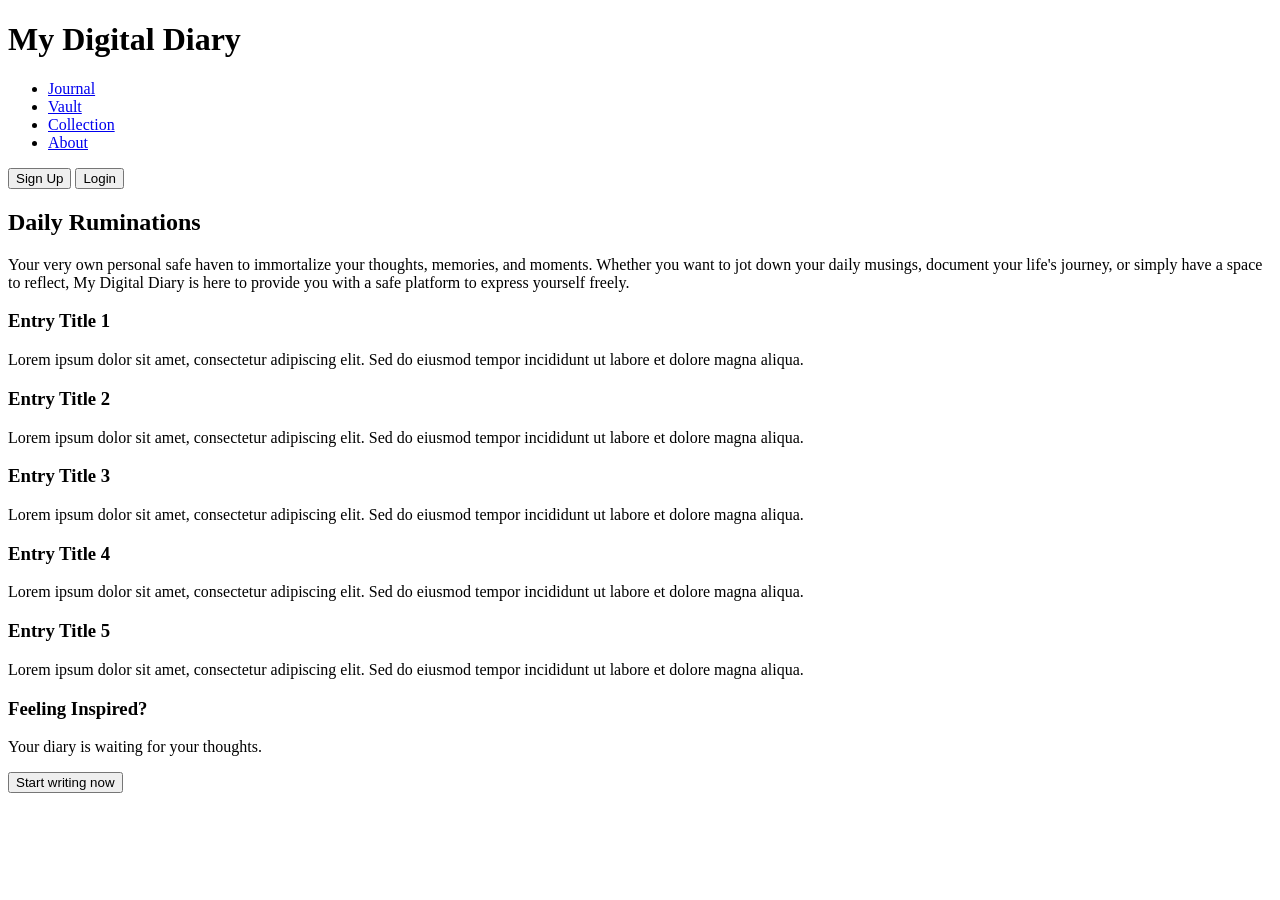
==== index.html @ 805df8d6 "Add files via upload" ====
<!DOCTYPE html>
<html lang="en">    
<head>
    <meta charset="UTF-8">
    <meta name="viewport" content="width=device-width, initial-scale=1.0">
    <title>My Digital Diary</title>
    <link rel="stylesheet" href="style.css">
</head>
<body>
<!-- Main container for the entire page -->
    <div class="container">
<!-- Header section with navigation and buttons -->
    <header class="nav">

        <h1>My Digital Diary</h1>
        <nav>
            <ul>
                <li><a href="index.html">Journal</a></li>
                <li><a href="vault.html">Vault</a></li>
                <li><a href="collections.html">Collection</a></li>
                <li><a href="about.html">About</a></li>
            </ul>
        </nav>

        <button class="newEntry-btn">Sign Up</button>
        <button class="login-btn">Login</button>
    </header>

    <div class="main-content"> 
    <section class="welcome-section">
        <h2>Daily Ruminations</h2>
        <p>Your very own personal safe haven to immortalize your thoughts, memories, and moments.
            Whether you want to jot down your daily musings, document your life's journey, or simply have a space to reflect, My Digital Diary is here to provide you with a safe platform to express yourself freely. 
        </p>
    </section>

    
        <section class="subcontainer">
            <div class="entry-grid">
                <div class="entry">
                    <h3>Entry Title 1</h3>
                    <p>Lorem ipsum dolor sit amet, consectetur adipiscing elit. Sed do eiusmod tempor incididunt ut labore et dolore magna aliqua.</p>
                </div>
                <div class="entry">
                    <h3>Entry Title 2</h3>
                    <p>Lorem ipsum dolor sit amet, consectetur adipiscing elit. Sed do eiusmod tempor incididunt ut labore et dolore magna aliqua.</p>
                </div>
                <div class="entry">
                    <h3>Entry Title 3</h3>
                    <p>Lorem ipsum dolor sit amet, consectetur adipiscing elit. Sed do eiusmod tempor incididunt ut labore et dolore magna aliqua.</p>
                </div>
                 <div class="entry">
                    <h3>Entry Title 4</h3>
                    <p>Lorem ipsum dolor sit amet, consectetur adipiscing elit. Sed do eiusmod tempor incididunt ut labore et dolore magna aliqua.</p>
                </div>
                 <div class="entry">
                    <h3>Entry Title 5</h3>
                    <p>Lorem ipsum dolor sit amet, consectetur adipiscing elit. Sed do eiusmod tempor incididunt ut labore et dolore magna aliqua.</p>
                </div>
            </div>
        </section>

        <section class="cta-box">
            <h3>Feeling Inspired?</h3>
            <p>Your diary is waiting for your thoughts.</p>
            <button class="newEntry-btn">Start writing now</button>
        </section>
    </div> 

    </div> 
       
</body> 
</html>
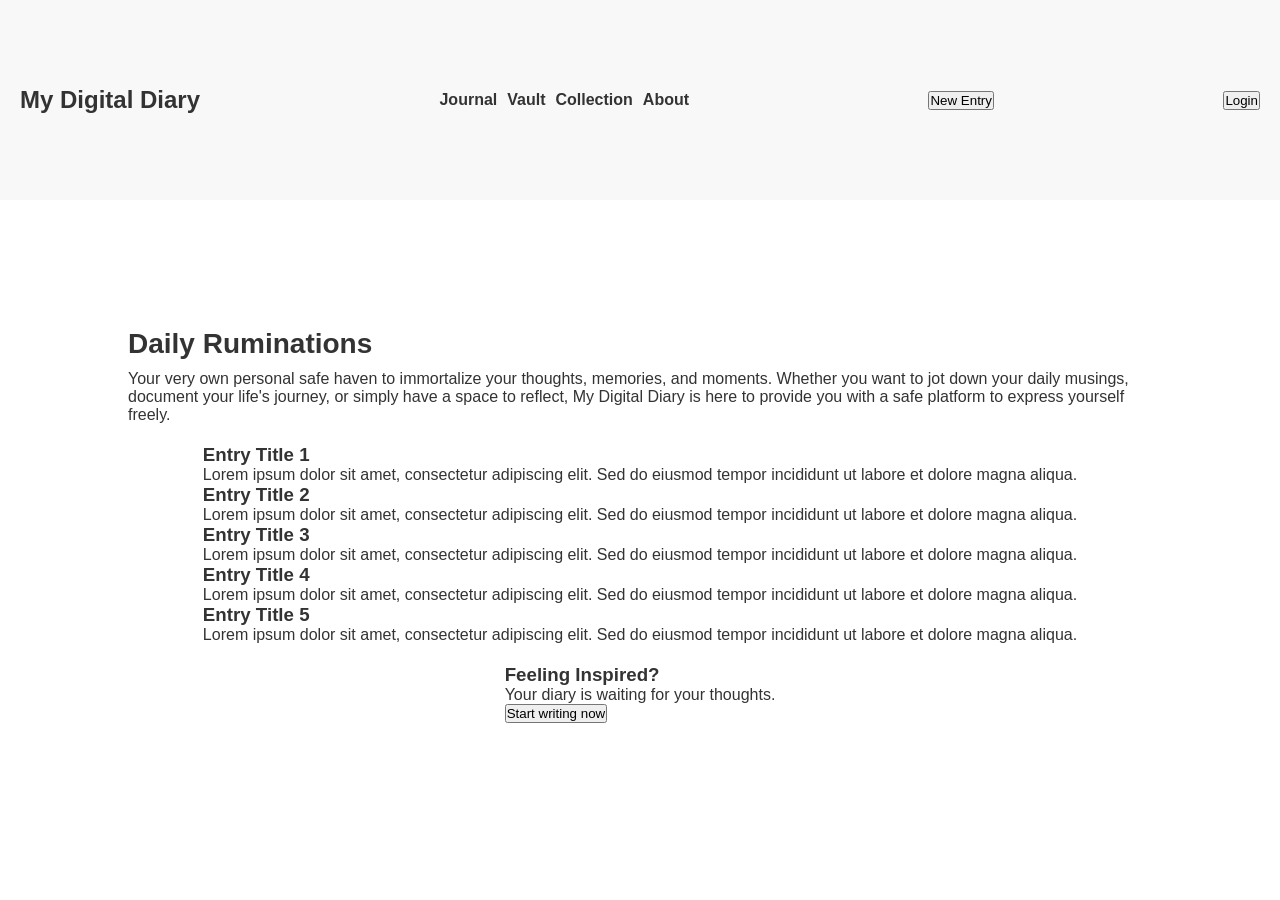
==== commit e2ebc1c9: "Add files via upload" ====
--- a/index.html
+++ b/index.html
@@ -15,14 +15,14 @@
         <h1>My Digital Diary</h1>
         <nav>
             <ul>
-                <li><a href="index.html">Journal</a></li>
-                <li><a href="vault.html">Vault</a></li>
-                <li><a href="collections.html">Collection</a></li>
-                <li><a href="about.html">About</a></li>
+                <li><a class="nav-link" href="index.html">Journal</a></li>
+                <li><a class="nav-link" href="vault.html">Vault</a></li>
+                <li><a class="nav-link" href="collections.html">Collection</a></li>
+                <li><a class="nav-link" href="about.html">About</a></li>
             </ul>
         </nav>
 
-        <button class="newEntry-btn">Sign Up</button>
+        <button class="newEntry-btn">New Entry</button>
         <button class="login-btn">Login</button>
     </header>
 
--- a/style.css
+++ b/style.css
@@ -0,0 +1,88 @@
+/* Reset */ 
+* {
+    margin: 0;
+    padding: 0;
+    box-sizing: border-box;
+} 
+
+body {
+    font-family: 'Arial', sans-serif;
+    background-color: #fff;
+    color: #333;
+}
+
+header {
+    background-color: #f8f8f8;
+    padding: 20px;
+    display: flex;
+    justify-content: space-between;
+    align-items: center;
+}
+
+header h1 {
+    font-size: 24px;
+    color: #333;
+}
+
+.main-content {
+    display: grid;
+    grid-template-columns: 200px 1fr 200px; /* 3-column layout */
+    gap: 20px;
+    padding: 20px;
+
+
+
+    padding: 10%;
+    display: flex;
+    flex-direction: column;
+    align-items: center;
+}
+
+.welcome-section h2 {
+    font-size: 28px;
+    margin-bottom: 10px;
+}
+
+.container {
+    display: grid;
+    grid-template-rows: 200px 1fr;
+}
+
+/* Styles for the entire navigation bar */
+nav {
+    background-color: #f8f8f8;
+    padding: 10px;
+}
+ 
+/* Targets the unordered list within the navigation */
+nav ul {
+    list-style: none;
+    display: flex;
+    gap: 10px;
+}
+/* Styles for the links within the navigation */
+nav a {
+    text-decoration: none;
+    color: #333;
+    font-weight: bold;
+    position: relative;
+    display: inline-block; 
+}
+
+nav a::after {
+    content: '';
+    position: absolute;
+    width: 0;
+    height: 2px;
+    display: block;
+    margin-top: 5px;
+    left: 0;
+    bottom: -5px; /* Position the underline just below the text */
+    background: #333; /* Underline color */
+    transition: width 0.3s ease-in-out; /* Smooth transition for the underline effect */
+}
+
+nav a:hover::after {
+    width: 100%;
+    
+}
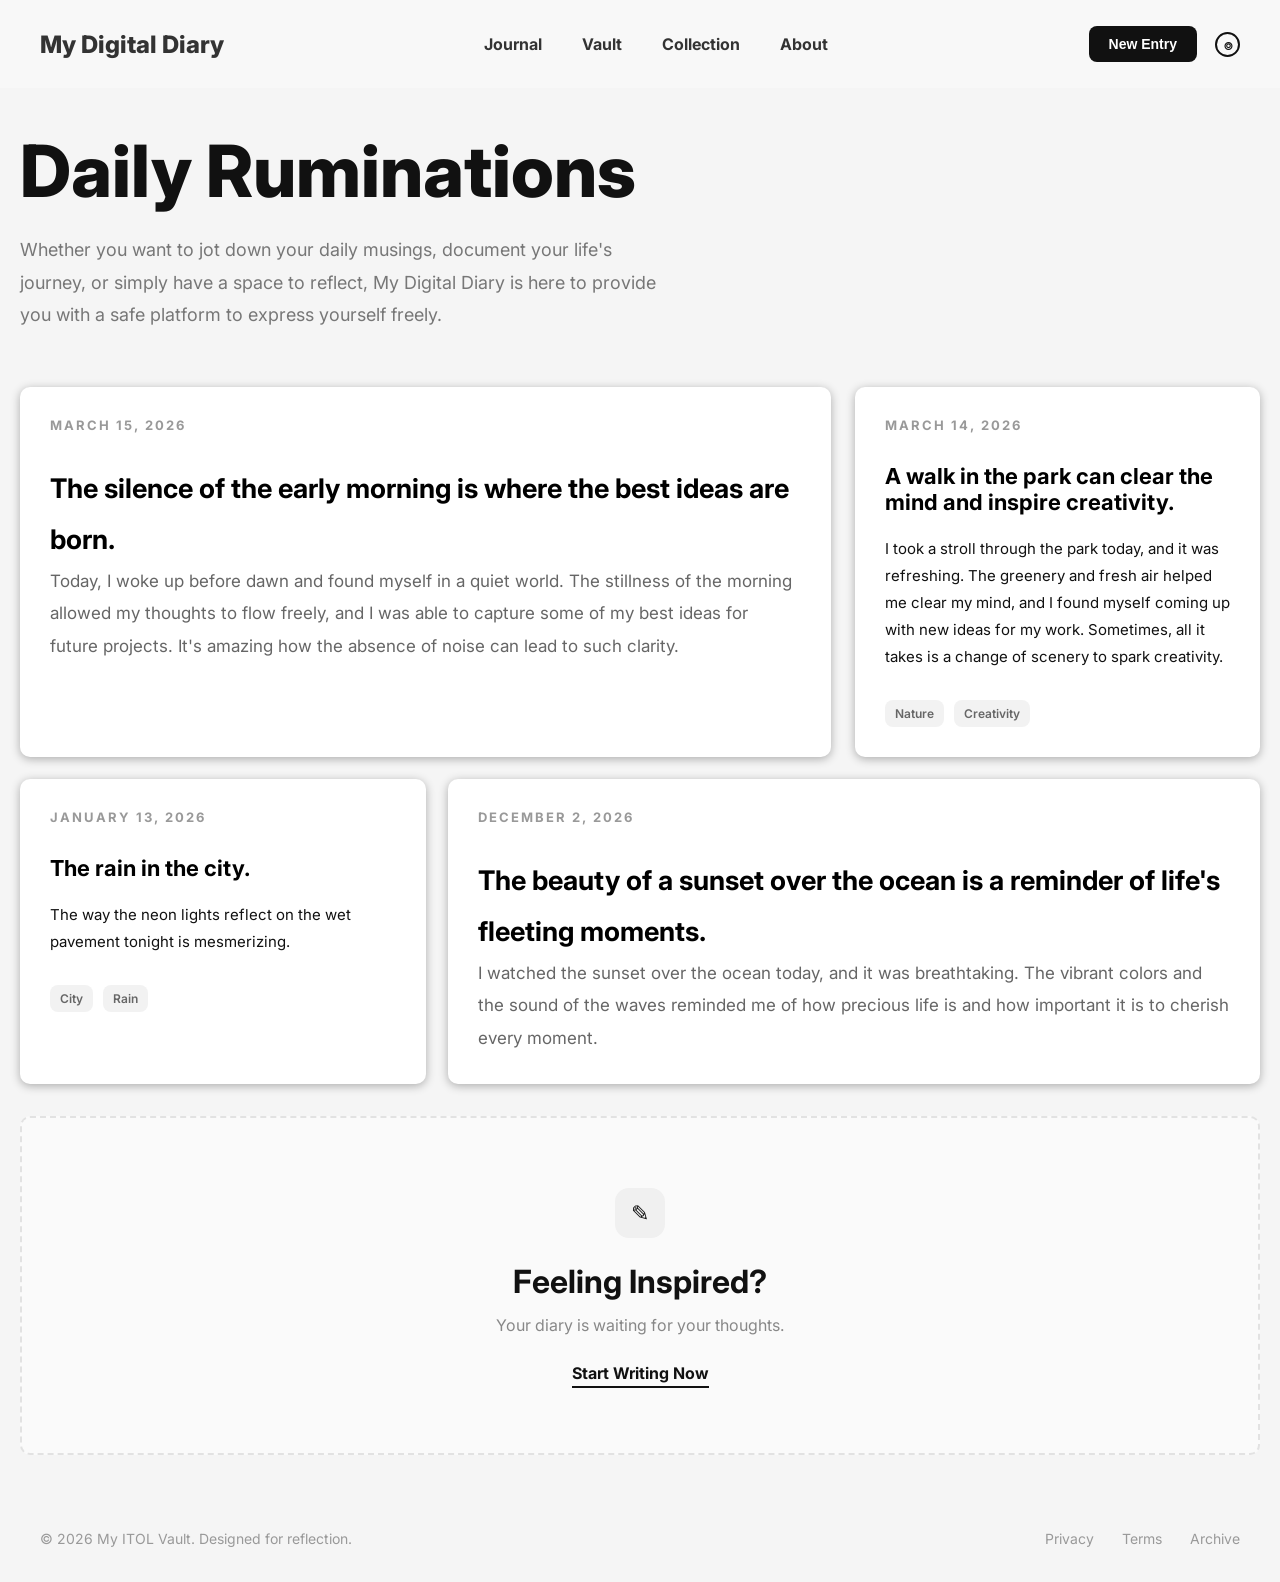
==== commit e9f18e63: "Developments Created the second page for the vault and finished the styling for both pages." ====
--- a/index.html
+++ b/index.html
@@ -5,15 +5,23 @@
     <meta name="viewport" content="width=device-width, initial-scale=1.0">
     <title>My Digital Diary</title>
     <link rel="stylesheet" href="style.css">
+
+    <link rel="preconnect" href="https://fonts.googleapis.com">
+    <link rel="preconnect" href="https://fonts.gstatic.com" crossorigin>
+
+    <link href="https://fonts.googleapis.com/css2?family=Inter:wght@300;400;500;600;700;800&display=swap" rel="stylesheet">
+
 </head>
 <body>
-<!-- Main container for the entire page -->
-    <div class="container">
 <!-- Header section with navigation and buttons -->
     <header class="nav">
 
-        <h1>My Digital Diary</h1>
-        <nav>
+
+        <div class="logo">
+            <h1>My Digital Diary</h1>
+        </div>
+    
+        <nav class="navbar">
             <ul>
                 <li><a class="nav-link" href="index.html">Journal</a></li>
                 <li><a class="nav-link" href="vault.html">Vault</a></li>
@@ -22,52 +30,135 @@
             </ul>
         </nav>
 
-        <button class="newEntry-btn">New Entry</button>
-        <button class="login-btn">Login</button>
+        <div class="right-nav">
+        <button class="new-entry-btn">New Entry</button>
+        <div class="login-btn">⌾</div>
+        </div>
     </header>
 
-    <div class="main-content"> 
-    <section class="welcome-section">
-        <h2>Daily Ruminations</h2>
-        <p>Your very own personal safe haven to immortalize your thoughts, memories, and moments.
-            Whether you want to jot down your daily musings, document your life's journey, or simply have a space to reflect, My Digital Diary is here to provide you with a safe platform to express yourself freely. 
-        </p>
-    </section>
+<!-- Main container for the entire page -->
 
-    
-        <section class="subcontainer">
-            <div class="entry-grid">
-                <div class="entry">
-                    <h3>Entry Title 1</h3>
-                    <p>Lorem ipsum dolor sit amet, consectetur adipiscing elit. Sed do eiusmod tempor incididunt ut labore et dolore magna aliqua.</p>
+    <main>
+
+        <section class="hero">
+            <h2>Daily Ruminations</h2>
+            <p>
+                Whether you want to jot down your daily musings, document your life's journey, or simply have a space to reflect, My Digital Diary 
+                is here to provide you with a safe platform to express yourself freely. 
+            </p>
+        </section>
+
+<!-- Entry grid for displaying diary entries -->
+        <!-- Top entry grid -->
+        <section class="top-entries">
+        <!-- Large entry card -->
+            <div class="entry">
+                <div class="date">
+                   March 15, 2026
                 </div>
-                <div class="entry">
-                    <h3>Entry Title 2</h3>
-                    <p>Lorem ipsum dolor sit amet, consectetur adipiscing elit. Sed do eiusmod tempor incididunt ut labore et dolore magna aliqua.</p>
+
+                <h3>
+                   The silence of the early morning is where the best ideas are born.
+                </h3>
+
+                <p>
+                   Today, I woke up before dawn and found myself in a quiet world. The stillness of the morning allowed my thoughts 
+                   to flow freely, and I was able to capture some of my best ideas for future projects. It's amazing how the absence
+                    of noise can lead to such clarity.
+                </p>
+            </div>
+        <!-- Small entry card -->
+            <div class="small-entry">
+
+                <div class="date">
+                    March 14, 2026
                 </div>
-                <div class="entry">
-                    <h3>Entry Title 3</h3>
-                    <p>Lorem ipsum dolor sit amet, consectetur adipiscing elit. Sed do eiusmod tempor incididunt ut labore et dolore magna aliqua.</p>
+
+                <h3>
+                    A walk in the park can clear the mind and inspire creativity.
+                </h3>   
+
+                <p>
+                    I took a stroll through the park today, and it was refreshing. The greenery and fresh air helped me clear my mind, 
+                    and I found myself coming up with new ideas for my work. Sometimes, all it takes is a change of scenery to spark creativity.
+                </p>
+
+                <div class="tags">
+                    <span class="tag">Nature</span>
+                    <span class="tag">Creativity</span>
                 </div>
-                 <div class="entry">
-                    <h3>Entry Title 4</h3>
-                    <p>Lorem ipsum dolor sit amet, consectetur adipiscing elit. Sed do eiusmod tempor incididunt ut labore et dolore magna aliqua.</p>
+
+            </div>
+
+        </section>
+
+<!-- Bottom entries -->
+        <section class="bottom-entries">
+        <!-- Small entry card -->
+            <div class="small-entry">
+
+                <div class="date">
+                    January 13, 2026
                 </div>
-                 <div class="entry">
-                    <h3>Entry Title 5</h3>
-                    <p>Lorem ipsum dolor sit amet, consectetur adipiscing elit. Sed do eiusmod tempor incididunt ut labore et dolore magna aliqua.</p>
+
+                    <h3>The rain in the city.</h3>
+
+                    <p>The way the neon lights reflect on the wet pavement
+                       tonight is mesmerizing.
+                    </p>
+                <div class="tags">
+                    <span class="tag">City</span>
+                    <span class="tag">Rain</span>
                 </div>
+            </div>
+         
+        <!-- Large entry card -->
+            <div class="entry">
+                <div class="date">
+                    December 2, 2026
+                </div>
+
+                <h3>
+                    The beauty of a sunset over the ocean is a reminder of life's fleeting moments.
+                </h3>
+
+                <p>
+                    I watched the sunset over the ocean today, and it was breathtaking. 
+                    The vibrant colors and the sound of the waves reminded me of how precious life is 
+                    and how important it is to cherish every moment. 
+                </p>     
+
             </div>
         </section>
 
+<!-- Call to action box -->
+
         <section class="cta-box">
+            <div class="icon-box">
+                ✎
+            </div>
             <h3>Feeling Inspired?</h3>
             <p>Your diary is waiting for your thoughts.</p>
-            <button class="newEntry-btn">Start writing now</button>
+            <a href="#">Start Writing Now</a>
+
         </section>
     </div> 
 
-    </div> 
+    </main> 
+
+    <footer>
+
+    <p>
+      © 2026 My ITOL Vault. Designed for reflection.
+    </p>
+
+    <div class="footer-links">
+      <a href="#">Privacy</a>
+      <a href="#">Terms</a>
+      <a href="#">Archive</a>
+    </div>
+
+  </footer>
        
 </body> 
 </html>
--- a/style.css
+++ b/style.css
@@ -3,62 +3,55 @@
     margin: 0;
     padding: 0;
     box-sizing: border-box;
+    
 } 
 
+/* Global Styles */
 body {
-    font-family: 'Arial', sans-serif;
-    background-color: #fff;
-    color: #333;
-}
-
+    font-family: 'Inter', sans-serif;
+    background-color: #f5f5f5;
+    color: #111;
+    min-height: 100vh;
+    display: flex;
+    flex-direction: column;
+}
+
+/* Styles for links */
+a {
+    text-decoration: none;
+    color: inherit;
+}
+
+/* Styles for the header section */
 header {
+    width: 100%;
     background-color: #f8f8f8;
-    padding: 20px;
-    display: flex;
-    justify-content: space-between;
-    align-items: center;
-}
-
-header h1 {
+    padding: 24px 40px;
+    display: flex; /* Use flexbox for layout */
+    justify-content: space-between; /* Space out the content */
+    align-items: center; /* Vertically center the items */
+}
+
+/* Styles for the main heading */
+h1 {
+    font-weight: 800;
     font-size: 24px;
     color: #333;
 }
 
-.main-content {
-    display: grid;
-    grid-template-columns: 200px 1fr 200px; /* 3-column layout */
-    gap: 20px;
-    padding: 20px;
-
-
-
-    padding: 10%;
-    display: flex;
-    flex-direction: column;
-    align-items: center;
-}
-
-.welcome-section h2 {
-    font-size: 28px;
-    margin-bottom: 10px;
-}
-
-.container {
-    display: grid;
-    grid-template-rows: 200px 1fr;
-}
-
 /* Styles for the entire navigation bar */
 nav {
+
     background-color: #f8f8f8;
     padding: 10px;
+    
 }
  
 /* Targets the unordered list within the navigation */
 nav ul {
     list-style: none;
+    gap: 40px;
     display: flex;
-    gap: 10px;
 }
 /* Styles for the links within the navigation */
 nav a {
@@ -69,6 +62,7 @@
     display: inline-block; 
 }
 
+/* Styles for the underline effect on navigation links */
 nav a::after {
     content: '';
     position: absolute;
@@ -82,7 +76,325 @@
     transition: width 0.3s ease-in-out; /* Smooth transition for the underline effect */
 }
 
+/* Styles for the hover effect on navigation links */
 nav a:hover::after {
-    width: 100%;
-    
-}
+    width: 100%; /* Expand the underline to full width on hover */  
+}
+
+.right-nav {
+    display: flex;
+    align-items: center;
+    gap: 18px;
+}
+
+.new-entry-btn {
+    background-color: #111;
+    color: white;
+    border: none;
+    padding: 10px 20px;
+    border-radius: 8px;
+    font-size: 14px;
+    font-weight: 600;
+    cursor: pointer;
+    transition: 0.3s ease;
+}
+
+.new-entry-btn:hover {
+    background-color: #333;
+}
+
+.login-btn {
+      width: 25px;
+      height:25px;
+      border-radius:50%;
+      border:2px solid #111;
+      display:flex;
+      justify-content:center;
+      align-items:center;
+      font-size:14px;
+      font-weight:1000;
+    }
+
+/* Styles for the main content area */
+
+main {
+    width: 100%; /* Adjust this value as needed */
+    max-width: 1300px; /* Set a maximum width for larger screens */
+    margin: 40px auto;
+    display: grid;
+    padding: 0 20px;
+    flex: 1; /* Allow the main content to grow and fill available space */
+}
+
+/* Hero section styles */
+
+.hero {
+    margin-bottom: 55px;
+}
+
+.hero h2{
+    font-size: 72px;
+    font-weight: 800;
+    line-height: 1.2;
+    margin-bottom: 20px;
+}
+
+.hero p {
+    max-width: 650px; /* Limit the width of the paragraph for better readability */
+    font-size: 18px;
+    color: #777;
+    line-height: 1.8;
+}
+
+/* Styles for the entries on the Vault page */
+.entries{
+      display:flex;
+      flex-direction:column;
+      gap:28px;
+    }
+
+/* Styles for the top and bottom entries sections */
+
+.top-entries {
+    display: grid;
+    grid-template-columns: 2fr 1fr;
+    gap: 24px;
+    margin-bottom: 22px;
+}
+
+.bottom-entries {
+    display:grid;
+    grid-template-columns:1fr 2fr;
+    gap:22px;
+    margin-bottom:32px;
+}
+
+/* Styles for the small entry cards */
+.small-entry {
+    background-color: #fff;
+    border-radius: 10px;
+    padding: 30px;
+    transition: 0.3s ease;
+    cursor: pointer;
+    box-shadow: 0 2px 10px rgba(0, 0, 0, 0.3);
+}
+
+/* Styles for what happens on hover */  
+.small-entry:hover {
+    transform: translateY(-5px) ;
+    box-shadow: 0 4px 8px rgba(0, 0, 0, 0.6);
+}
+
+/* Styles for the big entry cards */ 
+.entry, 
+.card {
+    background-color: #fff;
+    border-radius: 10px;
+    padding: 30px;
+    transition: 0.3s ease;
+    cursor: pointer;
+    box-shadow: 0 2px 10px rgba(0, 0, 0, 0.3);
+}
+
+.entry:hover,
+.card:hover {
+     transform: translateY(-5px) ;
+    box-shadow: 0 4px 8px rgba(0, 0, 0, 0.6);
+}
+
+/* Styles for the date */ 
+.date {
+    font-size: 13px;
+    text-transform: uppercase;
+    letter-spacing: 2px;
+    color: #999;
+    font-weight: 700;
+    margin-bottom: 30px;
+}
+
+/* Styles for the date on the vault page */ 
+
+.vdate{
+    font-size:13px;
+    letter-spacing:2px;
+    color:#999;
+    font-weight:700;
+    text-transform:uppercase;
+}
+
+/* Targetting the writing in the large entry card */ 
+.entry h3 {
+    font-size: 27px;
+    line-height: 1.9;
+    color: black;
+}
+
+/* Targetting the writing in the large entry card */ 
+.entry p {
+    font-size: 17px;
+    line-height: 1.9;
+    color: #666;
+}
+
+.small-entry h3 {
+    font-size: 22px;
+    margin-bottom: 20px;
+    color: black;
+}
+
+.small-entry p {
+    font-size: 15px;
+    line-height: 1.8;
+}
+
+/* Styling Tags */ 
+.tags {
+    display: flex;
+    gap: 10px;
+    margin-top: 30px;
+    flex-wrap: wrap;
+}
+
+.tag {
+    background: #f2f2f2;
+    padding: 6px 10px;
+    border-radius: 8px;
+    font-size: 12px;
+    font-weight: 600;
+    color: #666;
+}
+
+
+
+
+.meta{
+    display:flex;
+    align-items:center;
+    gap:12px;
+    flex-wrap:wrap;
+}
+
+.card-top{
+      display:flex;
+      justify-content:space-between;
+      align-items:center;
+      margin-bottom:20px;
+    }
+
+/* Styling for icon */ 
+.icon-box{
+    width:50px;
+    height:50px;
+    background:#f0f0f0;
+    border-radius:14px;
+    display:flex;
+    justify-content:center;
+    align-items:center;
+    margin:0 auto 24px;
+    font-size:22px;
+}
+
+/* Empty box to write ypour thoughts */
+
+.cta-box {
+    border: 2px dashed #e2e2e2;
+    border-radius: 10px;
+    padding: 70px 30px;
+    background: #fafafa;
+    text-align: center;
+}
+
+.cta-box h3 {
+    font-size: 32px;
+    margin-bottom: 14px;
+}
+
+.cta-box p {
+    color:#888;
+    margin-bottom:28px;
+    font-size:16px;
+}
+
+.cta-box a {
+    font-weight:700;
+    border-bottom:2px solid #111;
+    padding-bottom:3px;
+    transition:0.3s;
+}
+
+.cta-box a:hover {
+    opacity: 0.6;
+}
+
+footer{
+      padding:35px 40px;
+      display:flex;
+      justify-content:space-between;
+      align-items:center;
+      color:#999;
+      font-size:14px;
+    }
+
+    .footer-links{
+      display:flex;
+      gap:28px;
+    }
+
+    .footer-links a{
+      transition:0.3s;
+    }
+
+    .footer-links a:hover{
+      color:#111;
+    }
+
+/* CSS to make the webpage responsive */ 
+    @media(max-width:900px){
+
+        .hero h1 {
+            font-size: 54px;
+        }
+        .top-entries,
+        .bottom-entries{
+          grid-template-columns:1fr;
+        }
+    }
+
+    @media(max-width:600px){
+
+      header{
+        padding:20px;
+      }
+
+      footer{
+        flex-direction:column;
+        gap:15px;
+        text-align:center;
+      }
+
+      .hero h1{
+        font-size:42px;
+      }
+
+      .hero p{
+        font-size:16px;
+      }
+ 
+      .entry{
+        padding: 26px;
+      }
+
+      .entry h3{
+        font-size: 22px;
+      }
+
+      .entry p{
+        font-size: 15px;
+      }
+
+      .cta-box h3{
+        font-size: 26px;
+      }
+
+    }
+
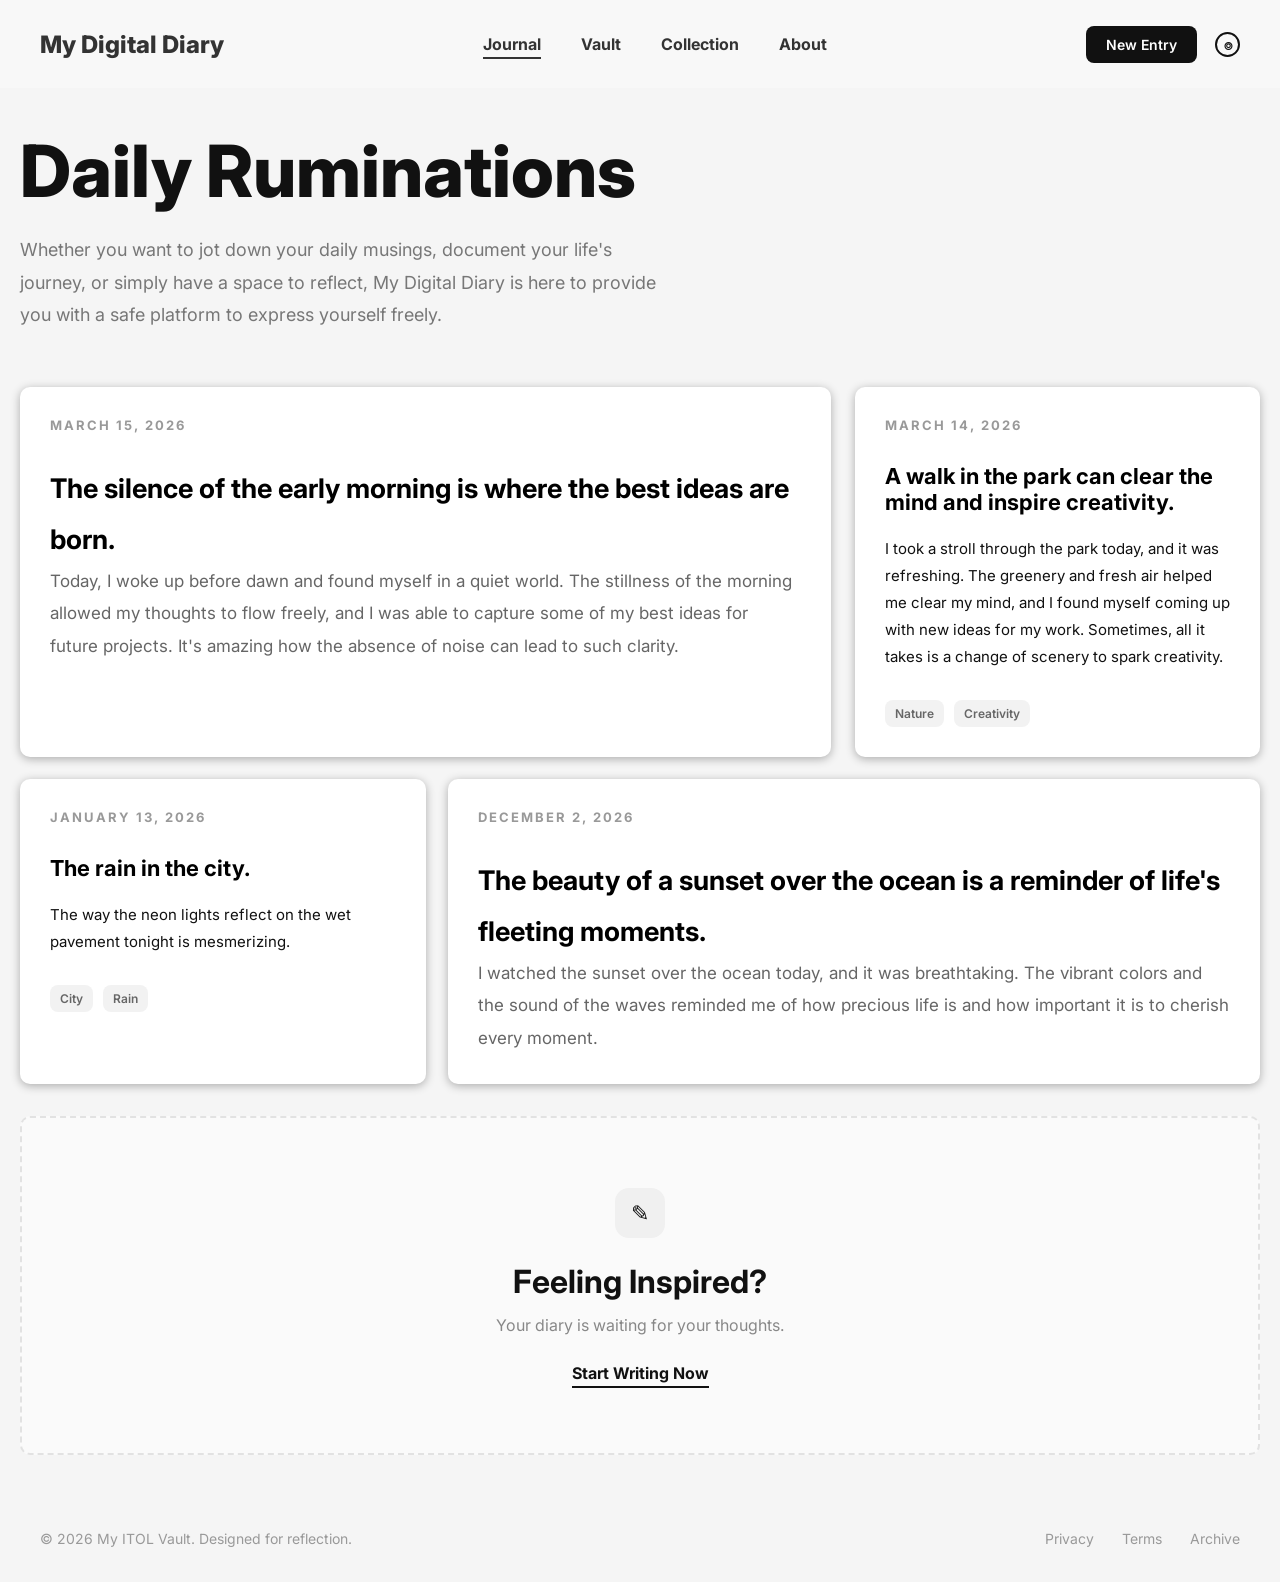
==== commit aabf8b38: "Updated Functionality" ====
--- a/index.html
+++ b/index.html
@@ -31,7 +31,7 @@
         </nav>
 
         <div class="right-nav">
-        <button class="new-entry-btn">New Entry</button>
+        <a href="new-entry.html"><button class="new-entry-btn">New Entry</button></a>
         <div class="login-btn">⌾</div>
         </div>
     </header>
@@ -139,10 +139,10 @@
             </div>
             <h3>Feeling Inspired?</h3>
             <p>Your diary is waiting for your thoughts.</p>
-            <a href="#">Start Writing Now</a>
+            <a href="new-entry.html">Start Writing Now</a>
 
         </section>
-    </div> 
+    
 
     </main> 
 
@@ -159,6 +159,9 @@
     </div>
 
   </footer>
+ 
+  <script src="cardModal.js"></script>
+  <script src="nav.js"></script>
        
 </body> 
 </html>
--- a/style.css
+++ b/style.css
@@ -54,7 +54,8 @@
     display: flex;
 }
 /* Styles for the links within the navigation */
-nav a {
+nav a,
+.new-entry-btn2 {
     text-decoration: none;
     color: #333;
     font-weight: bold;
@@ -63,7 +64,8 @@
 }
 
 /* Styles for the underline effect on navigation links */
-nav a::after {
+nav a::after,
+.new-entry-btn2::after {
     content: '';
     position: absolute;
     width: 0;
@@ -77,7 +79,8 @@
 }
 
 /* Styles for the hover effect on navigation links */
-nav a:hover::after {
+nav a:hover::after,
+.new-entry-btn2:hover::after {
     width: 100%; /* Expand the underline to full width on hover */  
 }
 
@@ -85,6 +88,13 @@
     display: flex;
     align-items: center;
     gap: 18px;
+}
+
+.new-entry-btn2{
+    border: none;
+    font-size: 14px;
+    font-weight: 700;
+    cursor: pointer;
 }
 
 .new-entry-btn {
@@ -222,6 +232,12 @@
     text-transform:uppercase;
 }
 
+/* The little dots on the corner of each card on the vaukt page */
+.dots{
+    font-size:15px;
+    color:#999;
+}
+
 /* Targetting the writing in the large entry card */ 
 .entry h3 {
     font-size: 27px;
@@ -266,14 +282,15 @@
 
 
 
-
+/* Styles for vault page */ 
 .meta{
     display:flex;
     align-items:center;
     gap:12px;
     flex-wrap:wrap;
-}
-
+
+}
+/* Styles for items at the top of the cards on vault page */ 
 .card-top{
       display:flex;
       justify-content:space-between;
@@ -327,74 +344,511 @@
 }
 
 footer{
-      padding:35px 40px;
-      display:flex;
-      justify-content:space-between;
-      align-items:center;
-      color:#999;
-      font-size:14px;
-    }
-
-    .footer-links{
-      display:flex;
-      gap:28px;
-    }
-
-    .footer-links a{
-      transition:0.3s;
-    }
-
-    .footer-links a:hover{
-      color:#111;
-    }
+    padding:35px 40px;
+    display:flex;
+    justify-content:space-between;
+    align-items:center;
+    color:#999;
+    font-size:14px;
+}
+
+.footer-links{
+    display:flex;
+    gap:28px;
+}
+
+.footer-links a{
+    transition:0.3s;
+}
+
+.footer-links a:hover{
+    color:#111;
+}
 
 /* CSS to make the webpage responsive */ 
-    @media(max-width:900px){
-
-        .hero h1 {
-            font-size: 54px;
-        }
-        .top-entries,
-        .bottom-entries{
-          grid-template-columns:1fr;
-        }
-    }
-
-    @media(max-width:600px){
-
-      header{
+@media(max-width:900px){
+
+.hero h1 {
+    font-size: 54px;
+}
+
+.top-entries,
+.bottom-entries{
+    grid-template-columns:1fr;
+}
+
+.editor-layout{
+    grid-template-columns: 1fr;
+}
+
+.nEntry{
+    padding: 20px;
+}
+
+.sidebar{
+    padding-top: 0;
+}
+
+.right-panel{
+    display: none;
+}
+}
+
+@media(max-width:600px){
+
+    header{
         padding:20px;
-      }
-
-      footer{
+    }
+
+    footer{
         flex-direction:column;
         gap:15px;
         text-align:center;
-      }
-
-      .hero h1{
+    }
+
+    .hero h1{
         font-size:42px;
-      }
-
-      .hero p{
-        font-size:16px;
-      }
+    }
+
+    .hero p{
+        font-size: 16px;
+    }
  
-      .entry{
+    .entry{
         padding: 26px;
-      }
-
-      .entry h3{
+    }
+
+    .entry h3{
         font-size: 22px;
-      }
-
-      .entry p{
+    }
+
+    .entry p{
         font-size: 15px;
-      }
-
-      .cta-box h3{
+    }
+
+    .cta-box h3{
         font-size: 26px;
-      }
-
-    }
-
+    }
+
+    .title-line{
+        gap: 18px;
+    }
+
+    .vertical-line{
+        height: 110px;
+    }
+
+    .title-input{
+        font-size: 46px;
+    }
+
+    .editor textarea{
+        font-size: 20px;
+    }
+
+    .bottom-bar{
+        flex-direction: column;
+        align-items: flex-start;
+    }
+
+}
+
+
+/* ------------------------------------------------------ //
+CSS For new entry page 
+------------------------------------------------------------*/
+
+button{
+    font-family: 'Inter', sans-serif;
+}
+
+/* Header */
+.navbar{
+    display: flex;
+    justify-content: space-between;
+    align-items: center;
+}
+
+.logo{
+    font-size: 18px;
+    font-weight: 700;
+}
+
+.nEntry{
+    flex:1;
+    width:100%;
+    margin:0 auto;
+    max-width: 1700px;
+    padding: 30px 40px 60px;
+}
+
+.editor-layout{
+    display:grid;
+    grid-template-columns:130px 1fr 260px;
+    gap:40px;
+    min-height:700px;
+    }
+
+/* Left sidebar */ 
+.sidebar{
+    padding-top: 260px;
+    width: 50px;
+}
+
+.sidebar h4{
+    font-size: 10px;
+    letter-spacing: 2px;
+    text-transform: uppercase;
+    color: #b0b0b0;
+    margin-bottom: 14px;
+    text-align: right;
+}
+
+.sidebar p{
+    color: #b8b8b8;
+    font-size: 10px;
+    line-height: 1.9;
+    font-style: italic;
+    text-align: right;
+}
+
+.editor{
+    display: flex;
+    flex-direction: column;
+}
+
+.title-area{
+    margin-bottom: 30px;
+}
+
+.title-line{
+    display: flex;
+    gap: 25px;
+    align-items: flex-start;
+}
+
+.vertical-line{
+    width: 3px;
+    height: 140px;
+    background: #444;
+    border-radius: 10px;
+}
+
+.title-content{
+    flex: 1;
+}
+
+.title-input{
+    width: 100%;
+    border: none;
+    outline: none;
+    background:transparent;
+    font-size:72px;
+    font-weight:800;
+    color:#939191;
+    line-height:1.1;
+}
+
+ .title-input::placeholder{
+    color:#d6d6d6;
+    }
+
+
+/* Tag buttons */
+
+.tag-row{
+    display:flex;
+    gap:14px;
+    margin-bottom:60px;
+}
+
+.tag-btn{
+    border:none;
+    padding:12px 20px;
+    border-radius:14px;
+    background:white;
+    color:#555;
+    font-weight:600;
+    cursor:pointer;
+    transition:0.3s;
+    box-shadow:0 2px 8px rgba(0,0,0,0.03);
+}
+
+.tag-btn:hover{
+      transform:translateY(-2px);
+    }
+    
+.tag-btn.dark{
+      background:#c9c8c8;
+      color:rgb(94, 94, 94);
+    }
+
+/* Text Editor */
+.editor textarea{
+    flex: 1;
+    border: none;
+    outline: none;
+    background: transparent;
+    font-size: 28px;
+    line-height: 1.8;
+    color: #444;
+    min-height: 400px;
+}
+
+.editor textarea::placeholder{
+      color:#d0d0d0;
+    }
+
+.right-panel{
+    background: #fafafa;
+    border-radius: 20px;
+    border: 1px solid #ececec;
+} 
+
+.right-panel h4 {
+
+    text-align: center;
+}
+
+/* Bottom Actions */ 
+.bottom-bar{
+    margin-top: 40px;
+    display: flex;
+    justify-content: space-between;
+    align-items: center;
+    flex-wrap: wrap;
+    gap: 20px;
+}
+
+.left-actions{
+    display: flex;
+    gap: 28px;
+    flex-wrap: wrap;
+}
+
+.action{
+    display: flex;
+    align-items: center;
+    gap: 10px;
+    color: #666;
+    font-weight: 600;
+    cursor: pointer;
+    transition: 0.3s;
+}
+
+.action:hover{
+    color: #111;
+}
+
+
+.right-actions{
+    display:flex;
+    align-items:center;
+    gap:24px;
+}
+
+.discard-btn,
+.memory-btn,
+.private-btn {
+    color:#666;
+    font-weight:600;
+    cursor:pointer;
+    transition:0.3s;
+    background: none;
+    border: none;
+    font-size: 20px;
+}
+
+.discard-btn:hover,
+.memory-btn:hover,
+.private-btn:hover {
+    color: #111;
+    transform: translateY(-2px);
+}
+
+.save-btn{
+    background: #111;
+    color: white;
+    border: none;
+    padding: 18px 42px;
+    border-radius: 8px;
+    font-size: 16px;
+    font-weight: 700;
+    cursor: pointer;
+    transition: 0.3s;
+}
+
+/* Styles for hover animation */ 
+.save-btn:hover{
+    background: #333; 
+    transform: translateY(-2px); /* Lifts the button up 2px along the Y axix */ 
+}
+
+
+/* Empty state message shown in vault when no entries exist yet */
+.empty-state {
+    text-align: center;
+    padding: 80px 20px;
+    color: #aaa;
+    font-size: 18px;
+}
+
+.empty-state a {
+    color: #111;
+    font-weight: 700;
+    border-bottom: 2px solid #111;
+    padding-bottom: 2px;
+    transition: 0.3s;
+}
+
+.empty-state a:hover {
+    opacity: 0.5;
+}
+
+
+/* Keeps the underline showing on the page you're currently on */
+.nav-link.active::after,
+.new-entry-btn2.active::after {
+    width: 100%;
+}
+
+
+/* ---------- Pop-up card (modal) ---------- */
+
+.modal-overlay {
+    position: fixed;          /* stays in place even if you scroll */
+    inset: 0;                 /* stretches to cover the whole screen */
+    background: rgba(0, 0, 0, 0.55);
+    display: flex;
+    justify-content: center;  /* centres horizontally */
+    align-items: center;      /* centres vertically */
+    padding: 20px;
+    z-index: 1000;            /* sits on top of everything else */
+}
+
+.modal-card {
+    position: relative;       /* lets the X be positioned inside it */
+    background: #fff;
+    border-radius: 14px;
+    padding: 55px 40px 40px;
+    width: 100%;
+    max-width: 700px;
+    max-height: 85vh;         /* never taller than 85% of the screen */
+    overflow-y: auto;         /* scrolls inside if the entry is long */
+    box-shadow: 0 10px 40px rgba(0, 0, 0, 0.4);
+    animation: popIn 0.2s ease;
+}
+
+.modal-card h3 {
+    font-size: 28px;
+    line-height: 1.4;
+    margin-bottom: 20px;
+    color: #111;
+}
+
+.modal-card p {
+    font-size: 17px;
+    line-height: 1.9;
+    color: #555;
+}
+
+.modal-close {
+    position: absolute;
+    top: 12px;
+    right: 14px;
+    width: 36px;
+    height: 36px;
+    border: none;
+    border-radius: 50%;
+    background: #f0f0f0;
+    color: #333;
+    font-size: 24px;
+    line-height: 1;
+    cursor: pointer;
+    transition: 0.3s;
+}
+
+.modal-close:hover {
+    background: #111;
+    color: #fff;
+}
+
+@keyframes popIn {
+    from { transform: scale(0.95); opacity: 0; }
+    to   { transform: scale(1);    opacity: 1; }
+}
+
+@media (max-width: 600px) {
+    .modal-card {
+        padding: 55px 24px 30px;
+    }
+    .modal-card h3 {
+        font-size: 22px;
+    }
+}
+
+/* ---------- Three-dot menu ---------- */
+
+.card-top {
+    position: relative;   /* lets the menu sit under the dots */
+}
+
+.dots {
+    cursor: pointer;
+    padding: 4px 10px;
+    border-radius: 8px;
+    transition: 0.3s;
+    user-select: none;
+}
+
+.dots:hover {
+    background: #f0f0f0;
+    color: #333;
+}
+
+.card-menu {
+    position: absolute;
+    top: 34px;
+    right: 0;
+    background: #fff;
+    border: 1px solid #ececec;
+    border-radius: 10px;
+    box-shadow: 0 6px 20px rgba(0, 0, 0, 0.15);
+    padding: 6px;
+    z-index: 10;
+}
+
+.card-menu button {
+    display: block;
+    width: 100%;
+    background: none;
+    border: none;
+    padding: 10px 20px;
+    font-size: 14px;
+    font-weight: 600;
+    color: #c0392b;
+    cursor: pointer;
+    border-radius: 6px;
+    text-align: left;
+    transition: 0.2s;
+}
+
+.card-menu button:hover {
+    background: #fdecea;
+}
+
+/* Message shown when clicking the dots on a demo card */
+.card-menu .demo-note {
+    width: 220px;
+    padding: 12px 16px;
+    font-size: 13px;
+    line-height: 1.5;
+    font-weight: 600;
+    color: #666;
+}
+
+/* The "Demo" label on sample cards */
+.tag.demo-tag {
+    background: #111;
+    color: #fff;
+}
